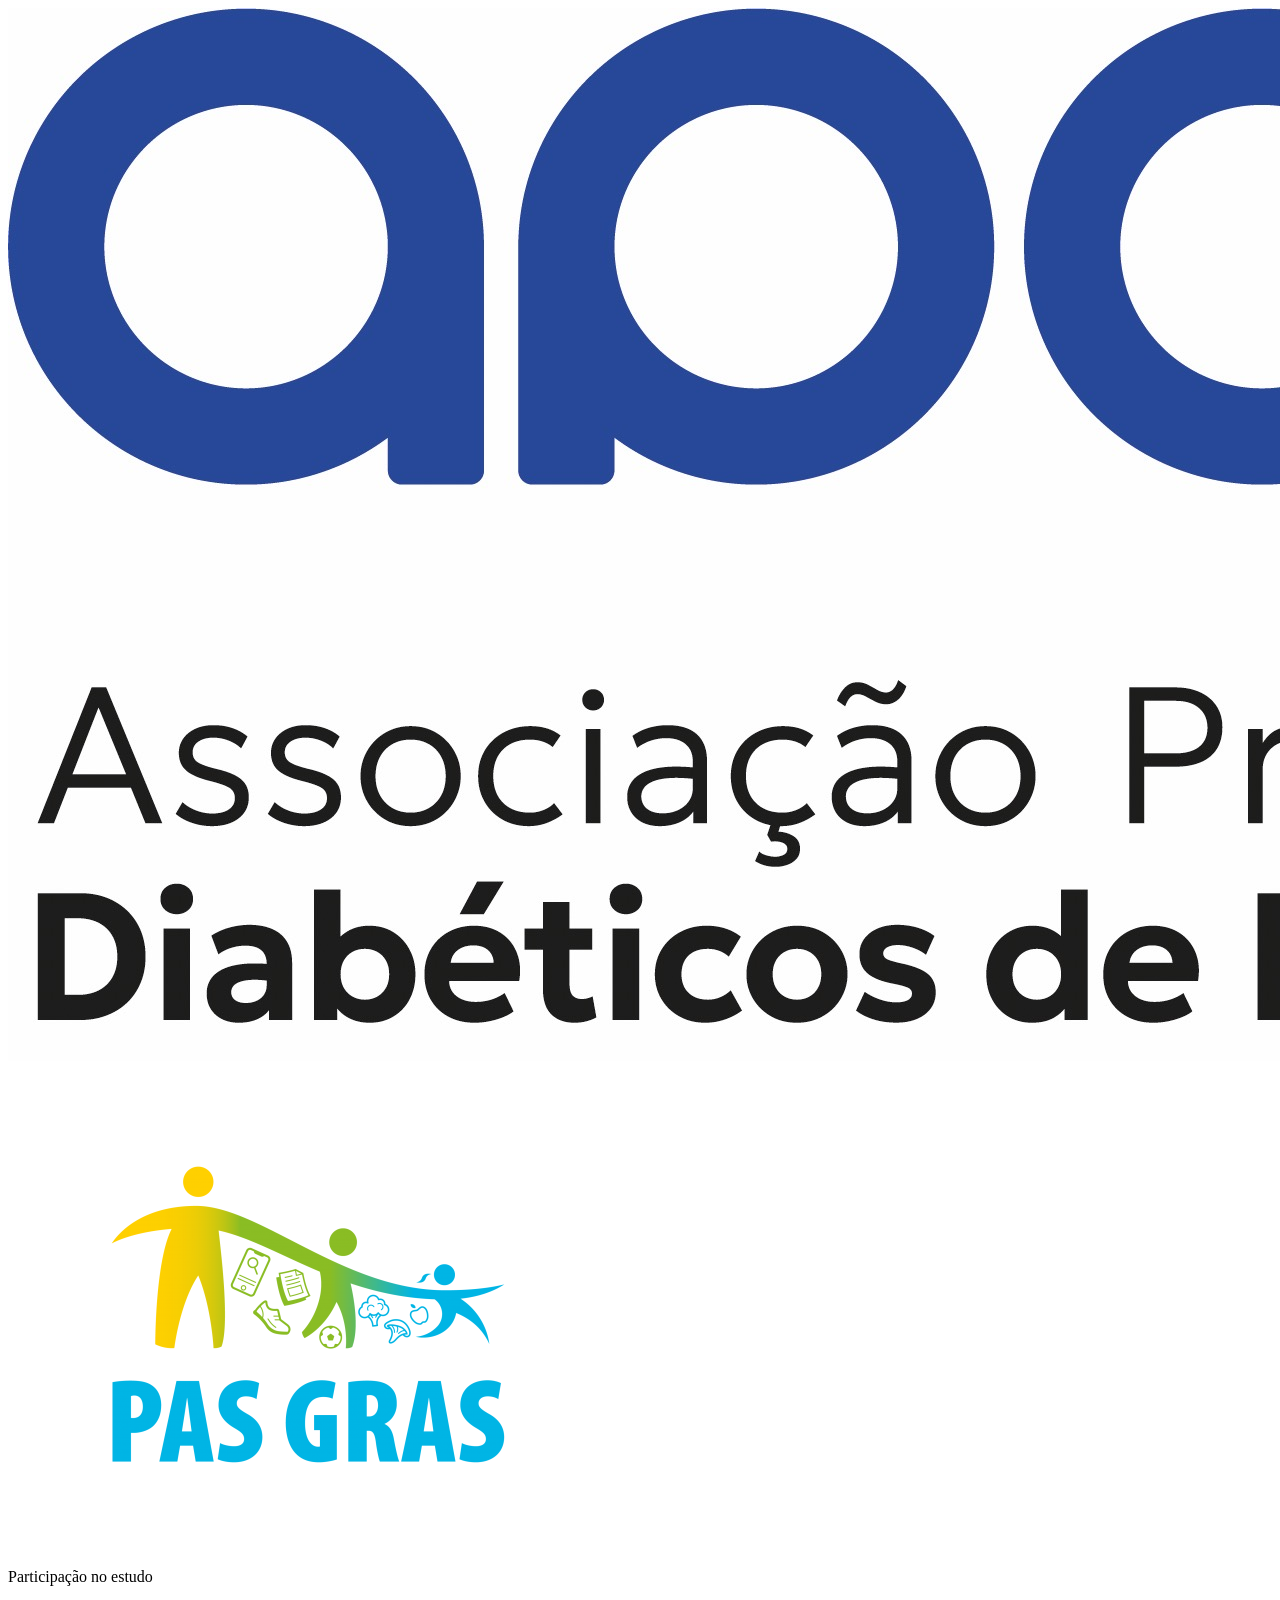
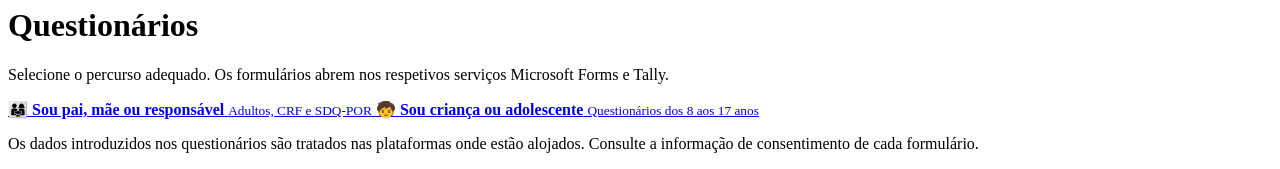
==== index.html @ ff94802c "first" ====
<!doctype html>
<html lang="pt">
<head>
    <meta charset="utf-8">
    <meta name="robots" content="noindex,nofollow,noarchive">
    <meta name="viewport" content="width=device-width, initial-scale=1">
    <title>Questionários do estudo — PAS GRAS</title>
    <link rel="stylesheet" href="style.css">
</head>
<body>
    <main class="card">
        <div class="logos" aria-label="Entidades do projeto">
            <img src="logo-apdp.jpg" alt="APDP — Associação Protetora dos Diabéticos de Portugal">
            <img src="logo-pas-gras.png" alt="PAS GRAS">
        </div>
        <div class="eyebrow">Participação no estudo</div>
        <h1>Questionários</h1>
        <p>Selecione o percurso adequado. Os formulários abrem nos respetivos serviços Microsoft Forms e Tally.</p>
        <div class="options">
            <a class="option" href="pais.html">
                <span>👨‍👩‍👧</span>
                <strong>Sou pai, mãe ou responsável</strong>
                <small>Adultos, CRF e SDQ-POR</small>
            </a>
            <a class="option" href="criancas.html">
                <span>🧒</span>
                <strong>Sou criança ou adolescente</strong>
                <small>Questionários dos 8 aos 17 anos</small>
            </a>
        </div>
        <p class="note">Os dados introduzidos nos questionários são tratados nas plataformas onde estão alojados. Consulte a informação de consentimento de cada formulário.</p>
    </main>
</body>
</html>
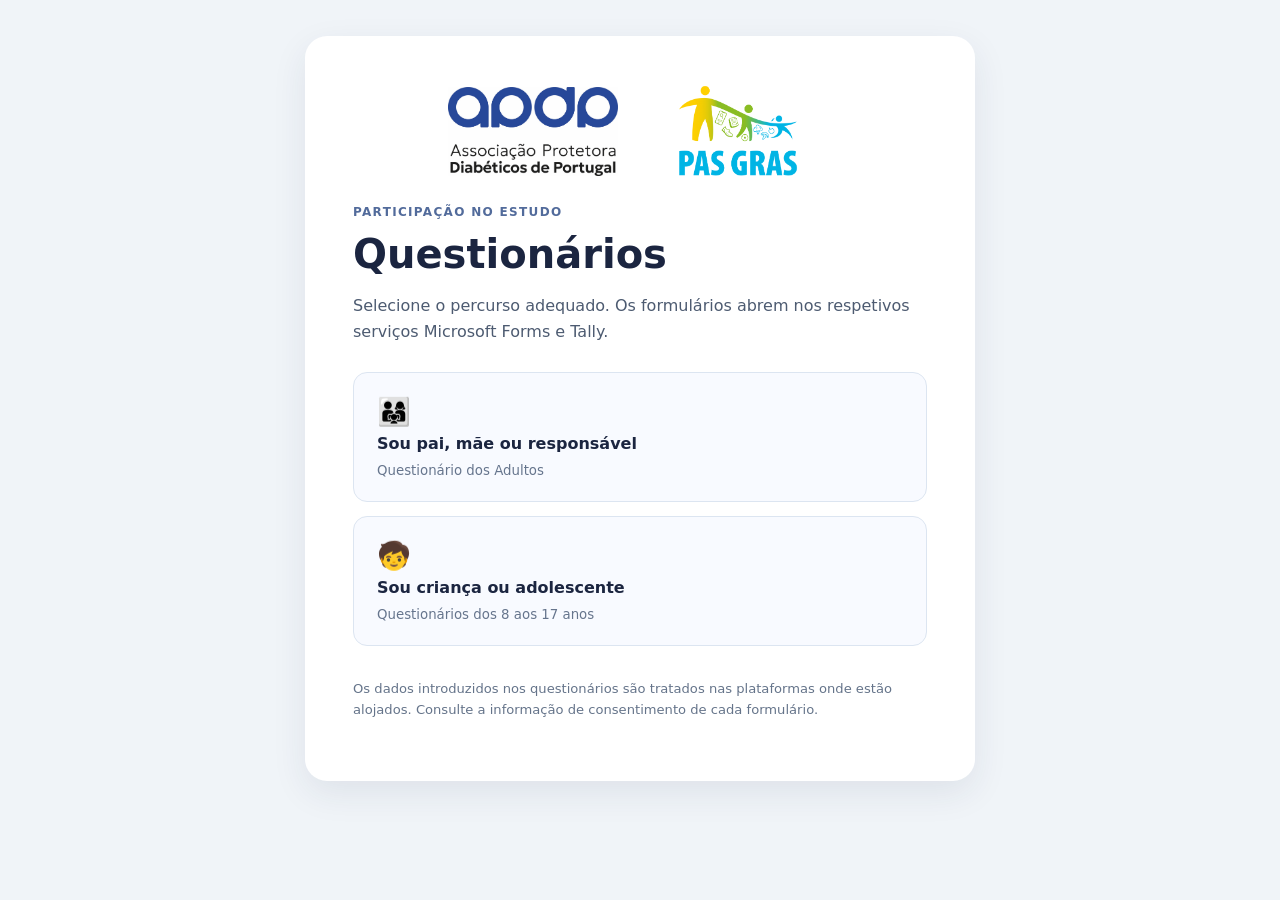
==== commit 4813f192: "Update small text in options link for adults" ====
--- a/index.html
+++ b/index.html
@@ -20,7 +20,7 @@
             <a class="option" href="pais.html">
                 <span>👨‍👩‍👧</span>
                 <strong>Sou pai, mãe ou responsável</strong>
-                <small>Adultos, CRF e SDQ-POR</small>
+                <small>Questionário dos Adultos</small>
             </a>
             <a class="option" href="criancas.html">
                 <span>🧒</span>
--- a/style.css
+++ b/style.css
@@ -0,0 +1,182 @@
+
+:root {
+    font-family: system-ui, -apple-system, 'Segoe UI', sans-serif;
+    color: #1b2540;
+    background: #f0f4f8;
+}
+
+* {
+    box-sizing: border-box;
+}
+
+body {
+    margin: 0;
+    padding: 36px 16px;
+}
+
+.card {
+    background: white;
+    border-radius: 22px;
+    max-width: 670px;
+    margin: 0 auto;
+    padding: clamp(22px, 5vw, 48px);
+    box-shadow: 0 12px 35px #21325316;
+}
+
+.eyebrow {
+    text-transform: uppercase;
+    letter-spacing: .11em;
+    color: #526b9b;
+    font-weight: 750;
+    font-size: .75rem;
+}
+
+h1 {
+    font-size: clamp(1.75rem, 5vw, 2.5rem);
+    margin: 12px 0;
+}
+
+h2 {
+    font-size: 1.2rem;
+    margin: 32px 0 12px;
+}
+
+p {
+    color: #4d5b71;
+    line-height: 1.6;
+}
+
+.options {
+    display: grid;
+    gap: 14px;
+    margin: 28px 0;
+}
+
+.option {
+    display: flex;
+    flex-direction: column;
+    gap: 6px;
+    text-decoration: none;
+    color: #1b2540;
+    padding: 23px;
+    border: 1px solid #dce5f1;
+    border-radius: 14px;
+    background: #f8faff;
+}
+
+.option:hover,
+.option:focus-visible {
+    border-color: #3564c9;
+    background: #eef4ff;
+}
+
+.option span {
+    font-size: 1.7rem;
+}
+
+.option small,
+.forms small {
+    display: block;
+    color: #66758d;
+    margin-top: 4px;
+}
+
+.forms {
+    padding: 0;
+    list-style: none;
+    display: grid;
+    gap: 12px;
+}
+
+.forms li {
+    display: flex;
+    align-items: center;
+    justify-content: space-between;
+    gap: 14px;
+    padding: 18px;
+    border: 1px solid #dce5f1;
+    border-radius: 13px;
+}
+
+.forms a {
+    white-space: nowrap;
+    background: #2758bb;
+    color: white;
+    padding: 11px 15px;
+    border-radius: 9px;
+    text-decoration: none;
+    font-weight: 650;
+}
+
+.forms a:hover {
+    background: #163e91;
+}
+
+.back {
+    display: inline-block;
+    margin-bottom: 24px;
+    color: #2758bb;
+    text-decoration: none;
+}
+
+.note {
+    font-size: .82rem;
+    margin-top: 32px;
+    color: #65748a;
+}
+
+label {
+    display: block;
+    font-weight: 700;
+    margin: 24px 0 8px;
+}
+
+select {
+    width: 100%;
+    padding: 14px;
+    border: 1px solid #b9c8dc;
+    border-radius: 10px;
+    background: white;
+    font: inherit;
+}
+
+.logos {
+    display: flex;
+    align-items: center;
+    justify-content: center;
+    gap: 24px;
+    margin: 0 0 26px;
+    flex-wrap: wrap;
+}
+
+.logos img {
+    width: min(42%, 190px);
+    height: 95px;
+    object-fit: contain;
+}
+
+.logos img:first-child {
+    width: min(42%, 170px);
+}
+
+@media (max-width: 430px) {
+    .forms li {
+        align-items: flex-start;
+        flex-direction: column;
+    }
+
+    .forms a {
+        width: 100%;
+        text-align: center;
+    }
+}
+
+@media (max-width: 420px) {
+    .logos {
+        gap: 12px;
+    }
+
+    .logos img {
+        height: 76px;
+    }
+}
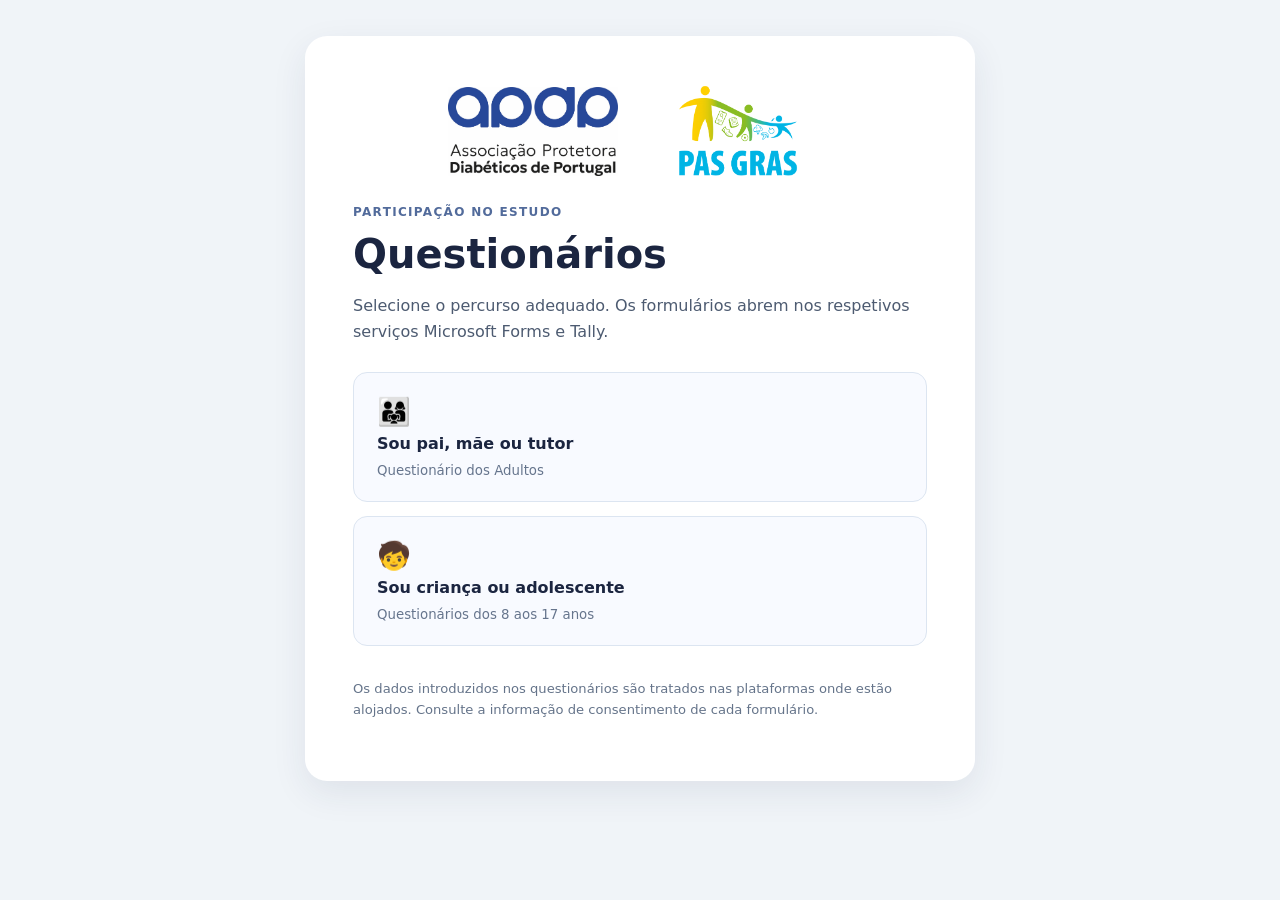
==== commit 12bfb73b: "Update label from 'responsável' to 'tutor'" ====
--- a/index.html
+++ b/index.html
@@ -19,7 +19,7 @@
         <div class="options">
             <a class="option" href="pais.html">
                 <span>👨‍👩‍👧</span>
-                <strong>Sou pai, mãe ou responsável</strong>
+                <strong>Sou pai, mãe ou tutor</strong>
                 <small>Questionário dos Adultos</small>
             </a>
             <a class="option" href="criancas.html">
